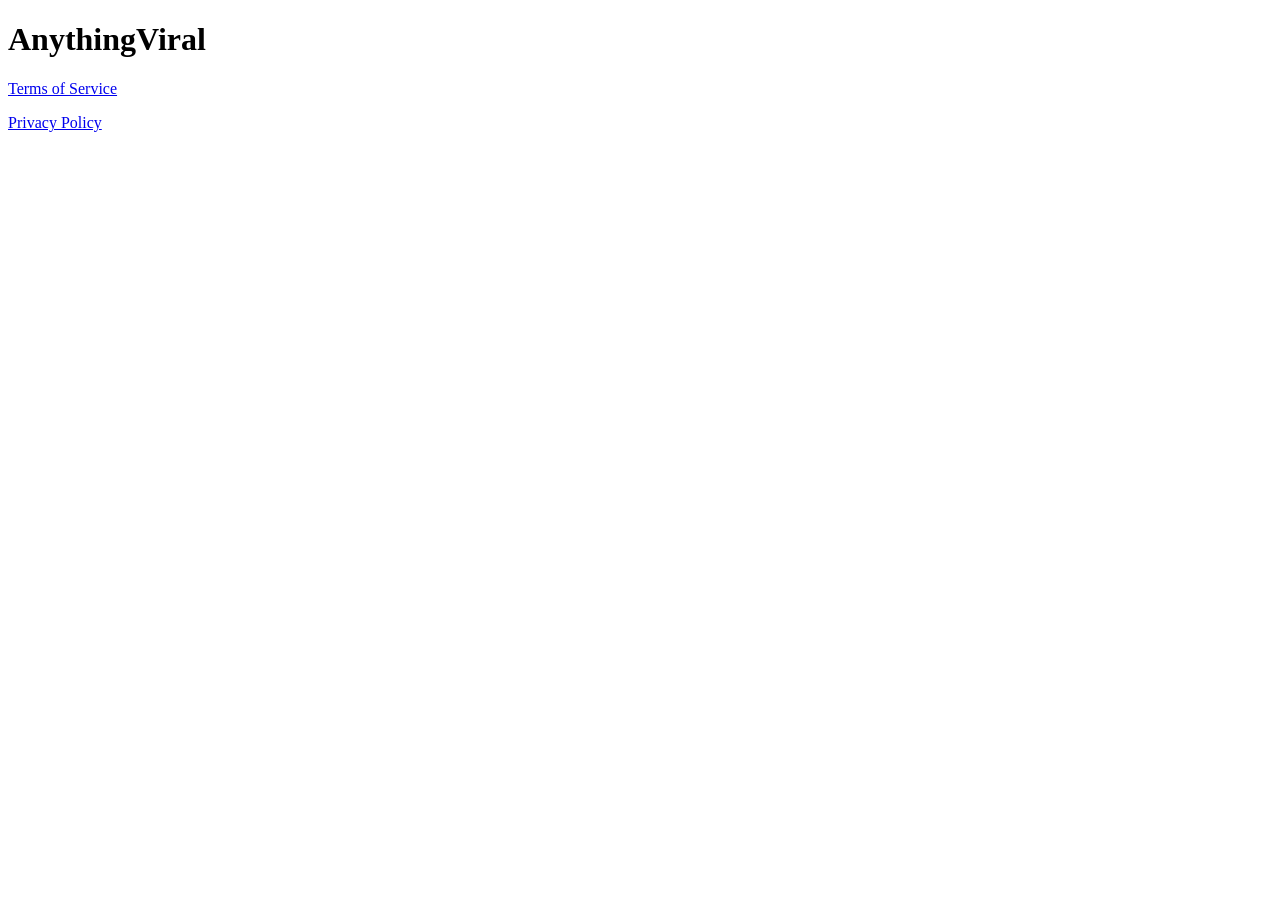
==== index.html @ 0484b854 "Add ToS and privacy policy pages" ====
<!DOCTYPE html>
<html lang="en">
<head>
<meta charset="UTF-8">
<title>AnythingViral</title>
</head>
<body>
<h1>AnythingViral</h1>
<p><a href="terms.html">Terms of Service</a></p>
<p><a href="privacy.html">Privacy Policy</a></p>
</body>
</html>
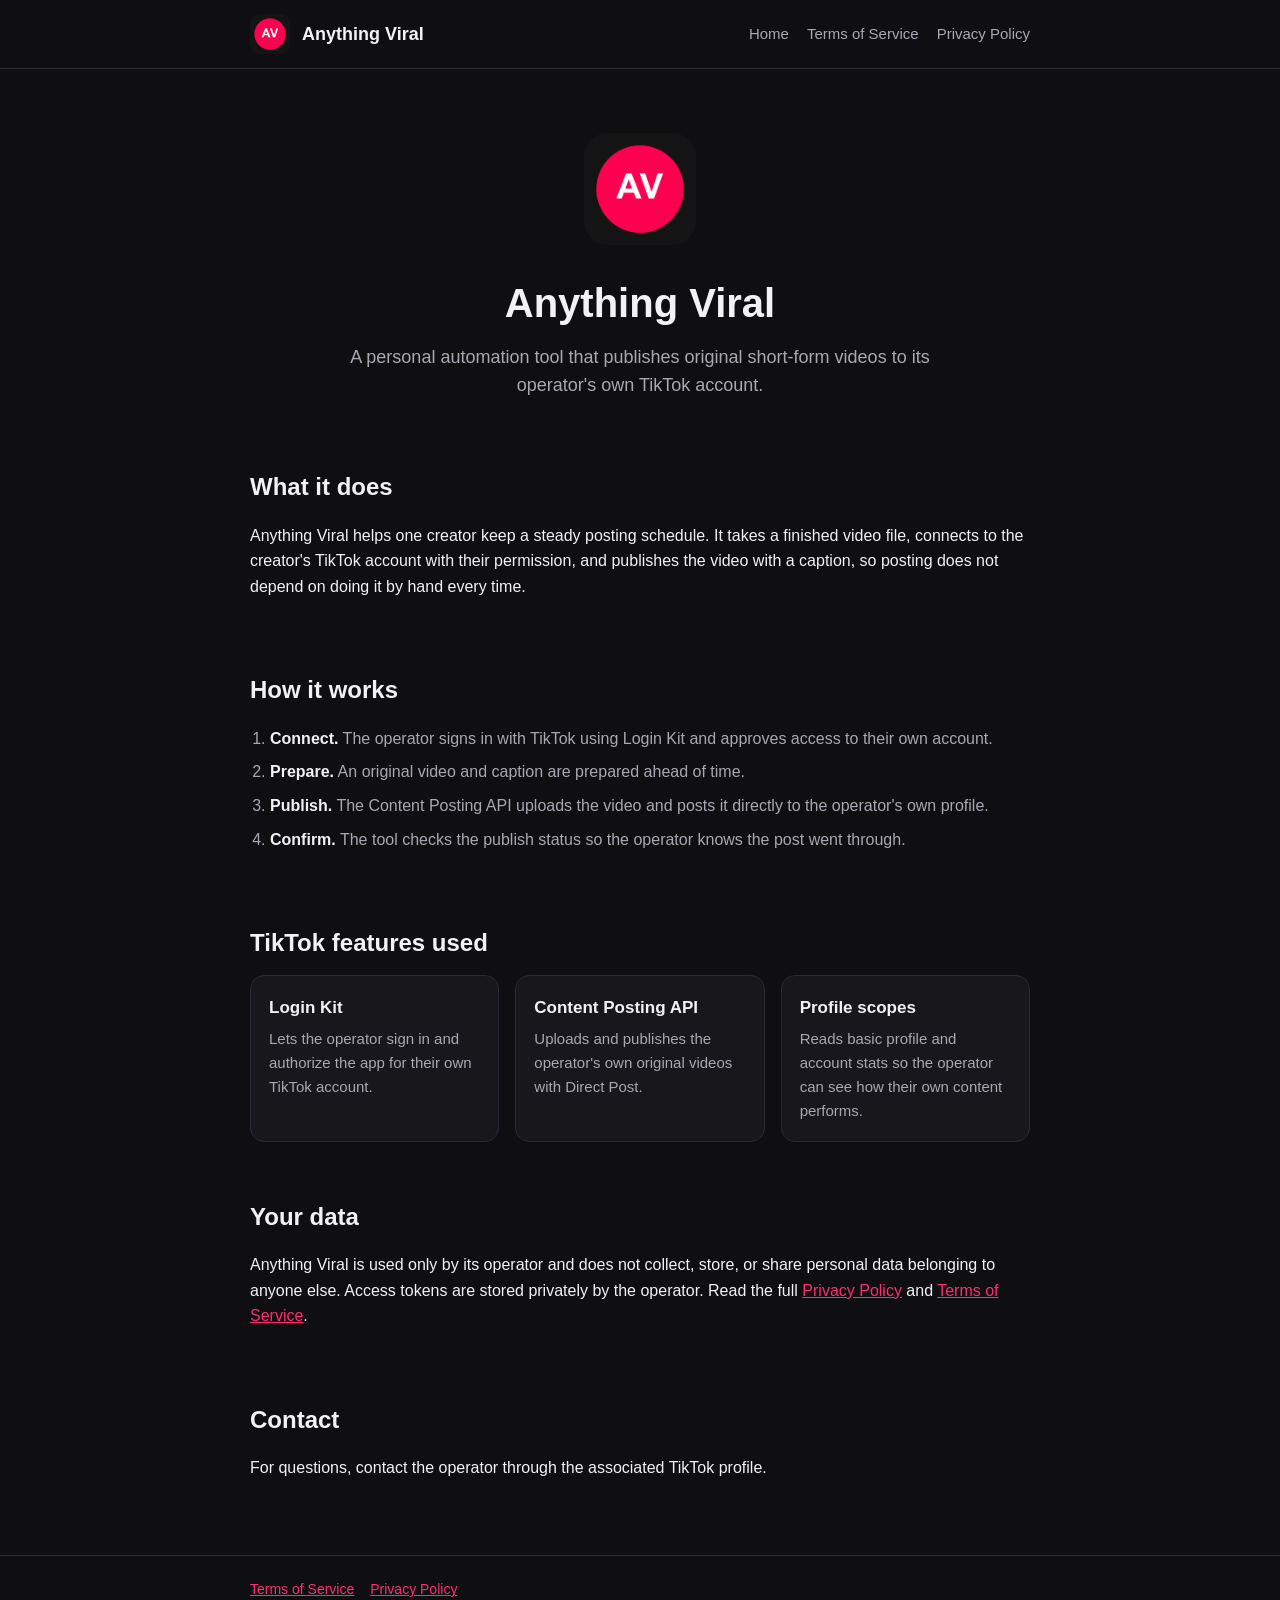
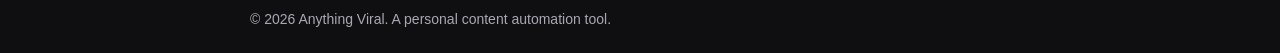
==== commit 03df7ac2: "Rebuild site: real home page, shared icon and favicon on every page TikTok rejected the app review b" ====
--- a/index.html
+++ b/index.html
@@ -2,11 +2,63 @@
 <html lang="en">
 <head>
 <meta charset="UTF-8">
-<title>AnythingViral</title>
+<meta name="viewport" content="width=device-width, initial-scale=1">
+<title>Anything Viral</title>
+<link rel="icon" type="image/png" href="app_icon.png">
+<link rel="apple-touch-icon" href="app_icon.png">
+<link rel="stylesheet" href="style.css">
 </head>
 <body>
-<h1>AnythingViral</h1>
-<p><a href="terms.html">Terms of Service</a></p>
-<p><a href="privacy.html">Privacy Policy</a></p>
+<header class="site"><div class="wrap">
+<a class="brand" href="index.html"><img src="app_icon.png" alt="Anything Viral logo"><span>Anything Viral</span></a>
+<nav><a href="index.html">Home</a><a href="terms.html">Terms of Service</a><a href="privacy.html">Privacy Policy</a></nav>
+</div></header>
+<main>
+<div class="wrap">
+<div class="hero">
+<img src="app_icon.png" alt="Anything Viral logo">
+<h1>Anything Viral</h1>
+<p>A personal automation tool that publishes original short-form videos to its operator's own TikTok account.</p>
+</div>
+
+<section>
+<h2>What it does</h2>
+<p>Anything Viral helps one creator keep a steady posting schedule. It takes a finished video file, connects to the creator's TikTok account with their permission, and publishes the video with a caption, so posting does not depend on doing it by hand every time.</p>
+</section>
+
+<section>
+<h2>How it works</h2>
+<ol class="steps">
+<li><b>Connect.</b> The operator signs in with TikTok using Login Kit and approves access to their own account.</li>
+<li><b>Prepare.</b> An original video and caption are prepared ahead of time.</li>
+<li><b>Publish.</b> The Content Posting API uploads the video and posts it directly to the operator's own profile.</li>
+<li><b>Confirm.</b> The tool checks the publish status so the operator knows the post went through.</li>
+</ol>
+</section>
+
+<section>
+<h2>TikTok features used</h2>
+<div class="grid">
+<div class="card"><h3>Login Kit</h3><p>Lets the operator sign in and authorize the app for their own TikTok account.</p></div>
+<div class="card"><h3>Content Posting API</h3><p>Uploads and publishes the operator's own original videos with Direct Post.</p></div>
+<div class="card"><h3>Profile scopes</h3><p>Reads basic profile and account stats so the operator can see how their own content performs.</p></div>
+</div>
+</section>
+
+<section>
+<h2>Your data</h2>
+<p>Anything Viral is used only by its operator and does not collect, store, or share personal data belonging to anyone else. Access tokens are stored privately by the operator. Read the full <a href="privacy.html">Privacy Policy</a> and <a href="terms.html">Terms of Service</a>.</p>
+</section>
+
+<section>
+<h2>Contact</h2>
+<p>For questions, contact the operator through the associated TikTok profile.</p>
+</section>
+</div>
+</main>
+<footer class="site"><div class="wrap">
+<a href="terms.html">Terms of Service</a><a href="privacy.html">Privacy Policy</a>
+<div style="margin-top:8px">&copy; 2026 Anything Viral. A personal content automation tool.</div>
+</div></footer>
 </body>
 </html>
--- a/style.css
+++ b/style.css
@@ -0,0 +1,30 @@
+:root{--bg:#0f0f12;--card:#17171c;--text:#f2f2f5;--muted:#a8a8b3;--pink:#ff2d6f;--line:#2a2a33}
+*{box-sizing:border-box}
+body{margin:0;background:var(--bg);color:var(--text);font-family:-apple-system,BlinkMacSystemFont,"Segoe UI",Roboto,Helvetica,Arial,sans-serif;line-height:1.6}
+a{color:var(--pink)}
+.wrap{max-width:820px;margin:0 auto;padding:0 20px}
+header.site{border-bottom:1px solid var(--line)}
+header.site .wrap{display:flex;align-items:center;justify-content:space-between;padding-top:14px;padding-bottom:14px;flex-wrap:wrap;gap:10px}
+.brand{display:flex;align-items:center;gap:12px;text-decoration:none;color:var(--text);font-weight:700;font-size:18px}
+.brand img{width:40px;height:40px;border-radius:9px}
+nav a{margin-left:18px;text-decoration:none;color:var(--muted);font-size:15px}
+nav a:hover{color:var(--text)}
+.hero{padding:64px 0 40px;text-align:center}
+.hero img{width:112px;height:112px;border-radius:24px}
+.hero h1{font-size:40px;margin:18px 0 8px}
+.hero p{color:var(--muted);font-size:18px;max-width:600px;margin:0 auto}
+section{padding:28px 0}
+h2{font-size:24px;margin:0 0 12px}
+.grid{display:grid;grid-template-columns:repeat(auto-fit,minmax(230px,1fr));gap:16px}
+.card{background:var(--card);border:1px solid var(--line);border-radius:14px;padding:18px}
+.card h3{margin:0 0 6px;font-size:17px}
+.card p{margin:0;color:var(--muted);font-size:15px}
+ol.steps{padding-left:20px;color:var(--muted)}
+ol.steps li{margin:8px 0}
+ol.steps b{color:var(--text)}
+main.doc{padding:40px 0}
+main.doc h1{font-size:32px;margin-top:0}
+main.doc p{color:var(--muted)}
+pre#code{background:var(--card);border:1px solid var(--line);color:var(--text);border-radius:10px;padding:14px;font-size:18px;word-break:break-all;white-space:pre-wrap}
+footer.site{border-top:1px solid var(--line);margin-top:30px;padding:22px 0;color:var(--muted);font-size:14px}
+footer.site a{margin-right:16px}
